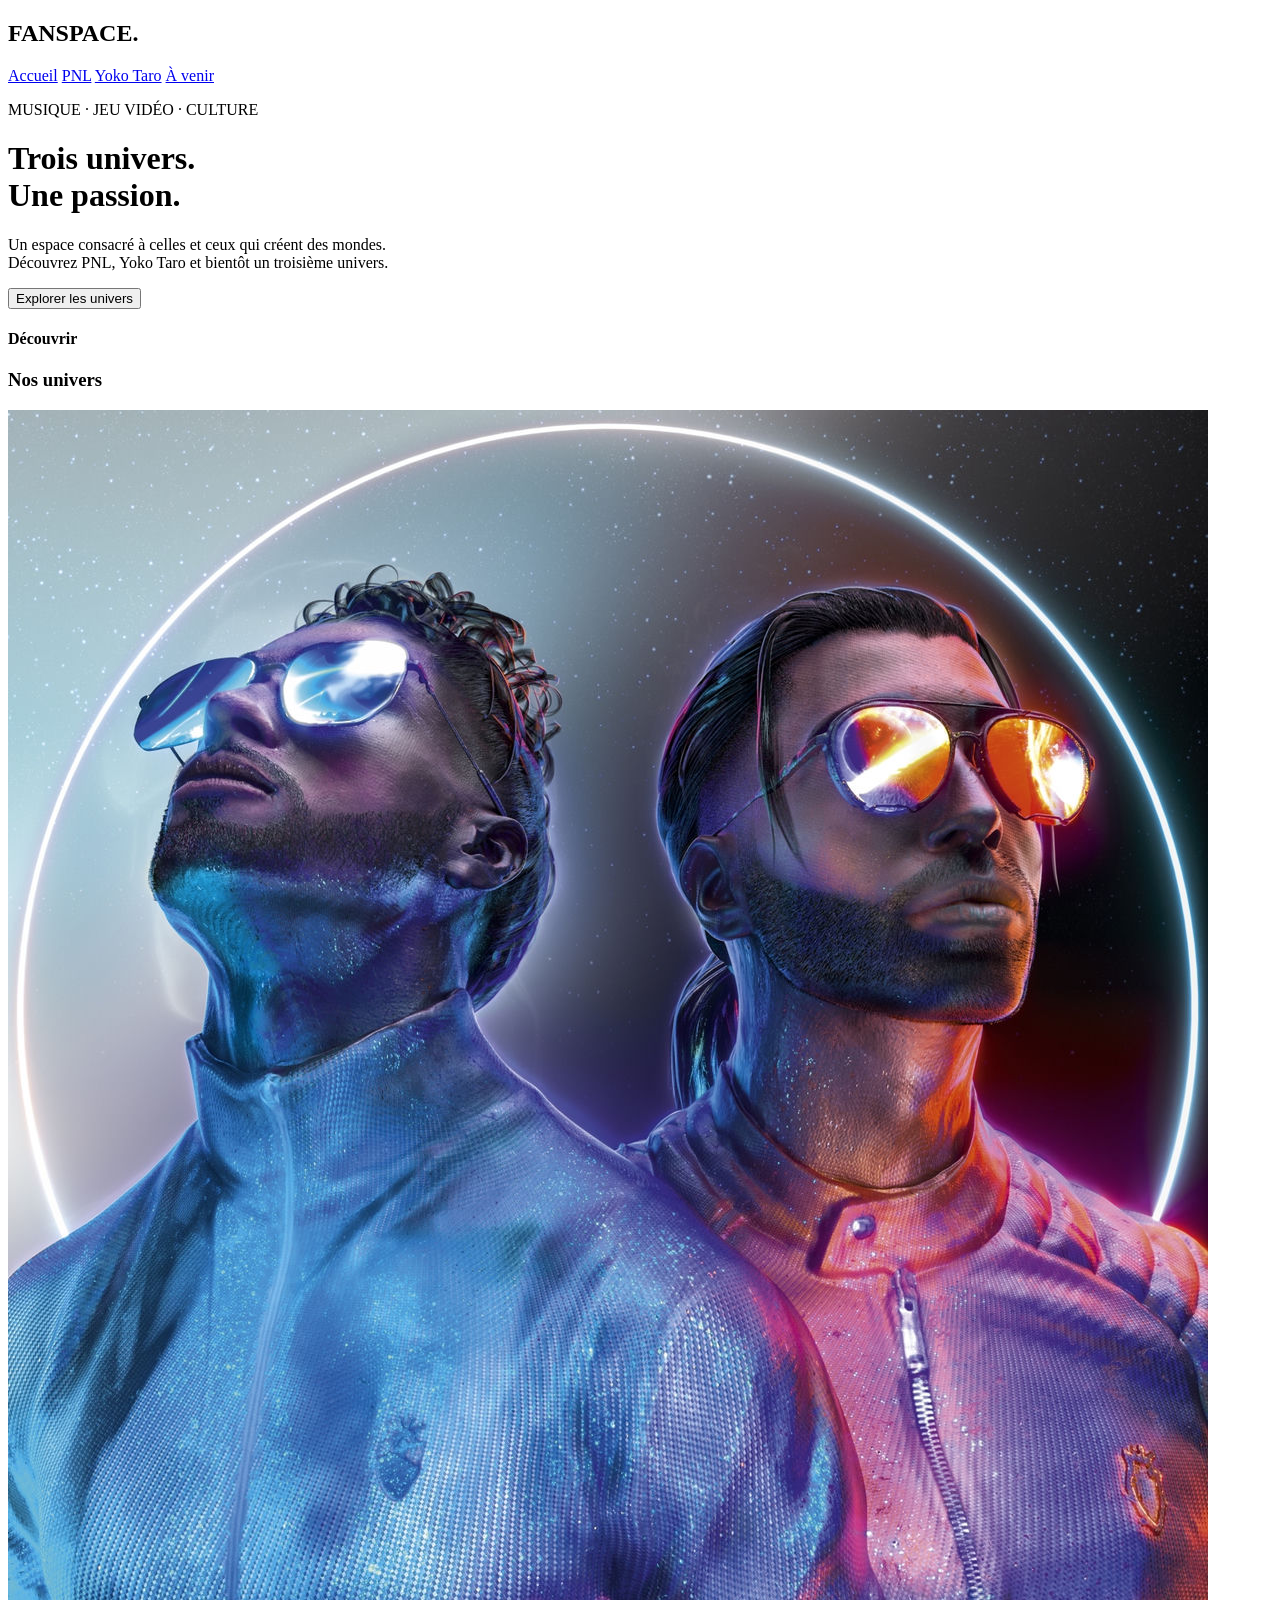
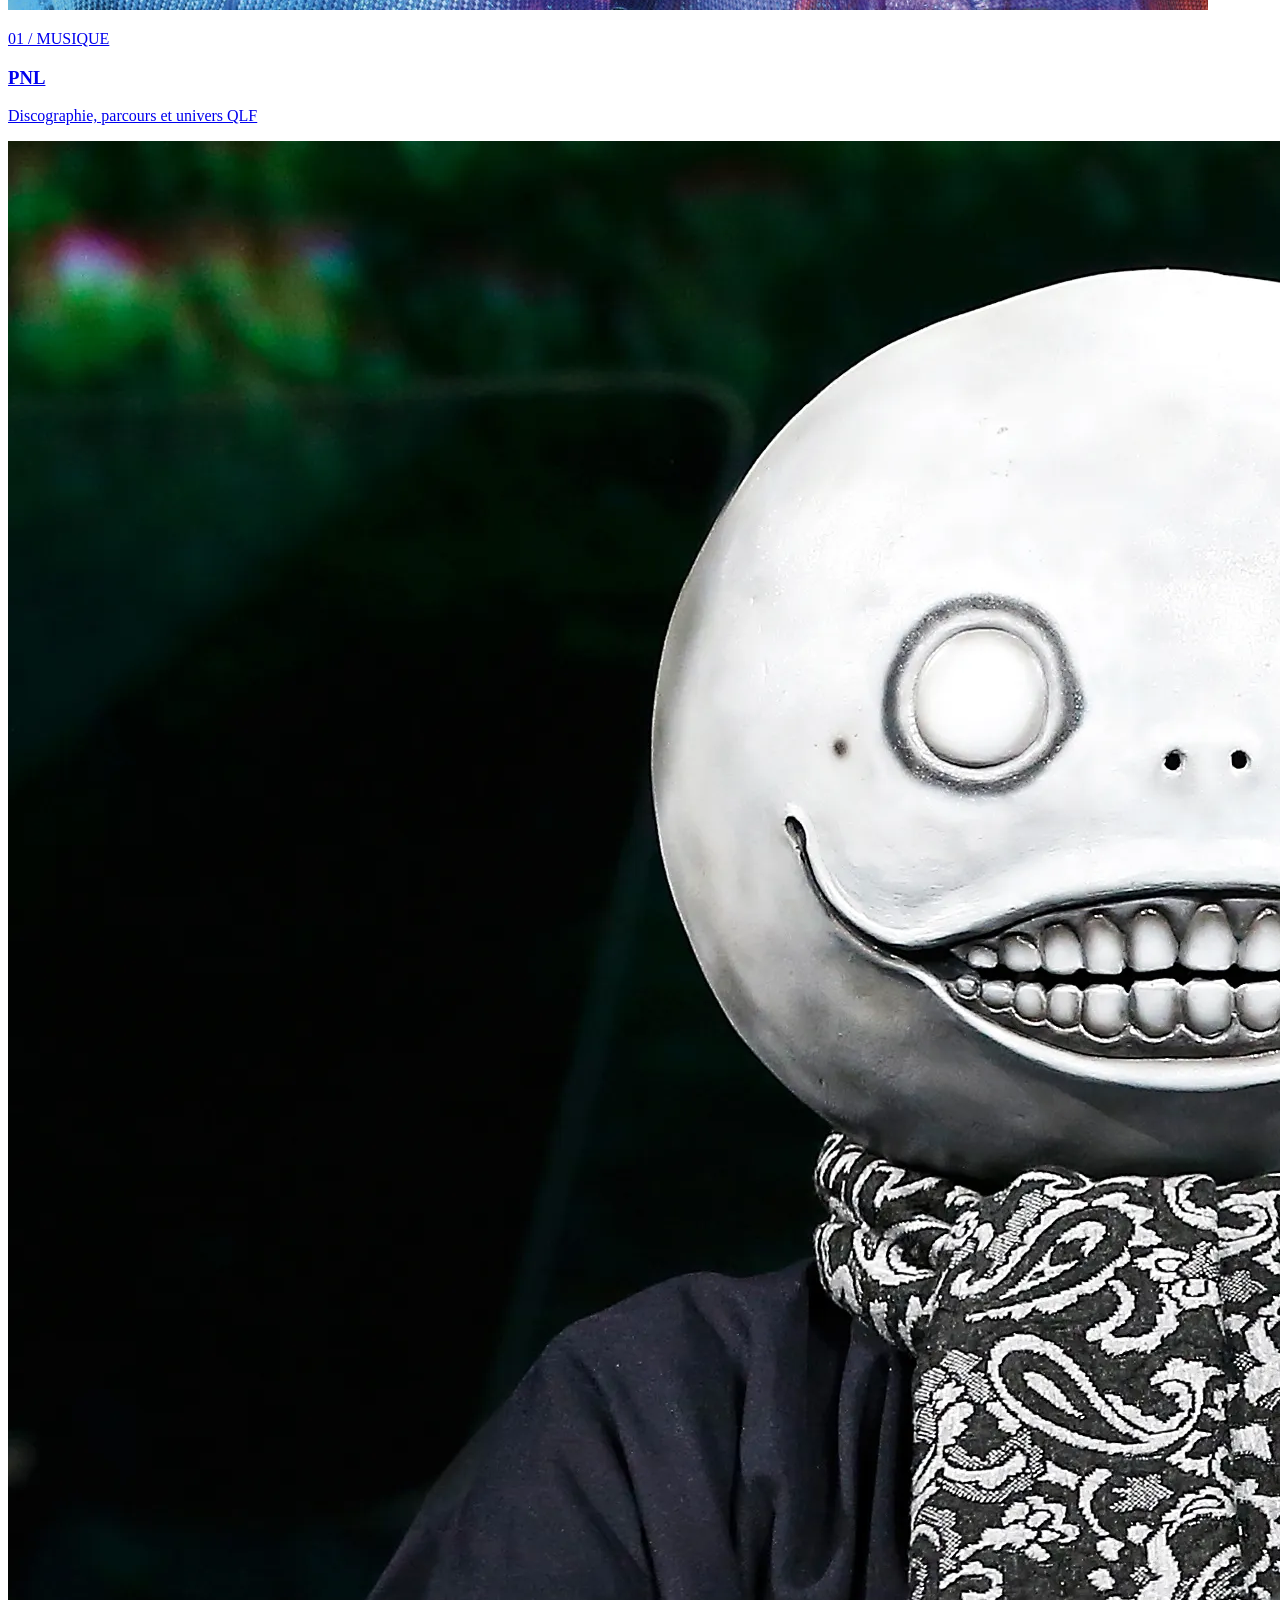
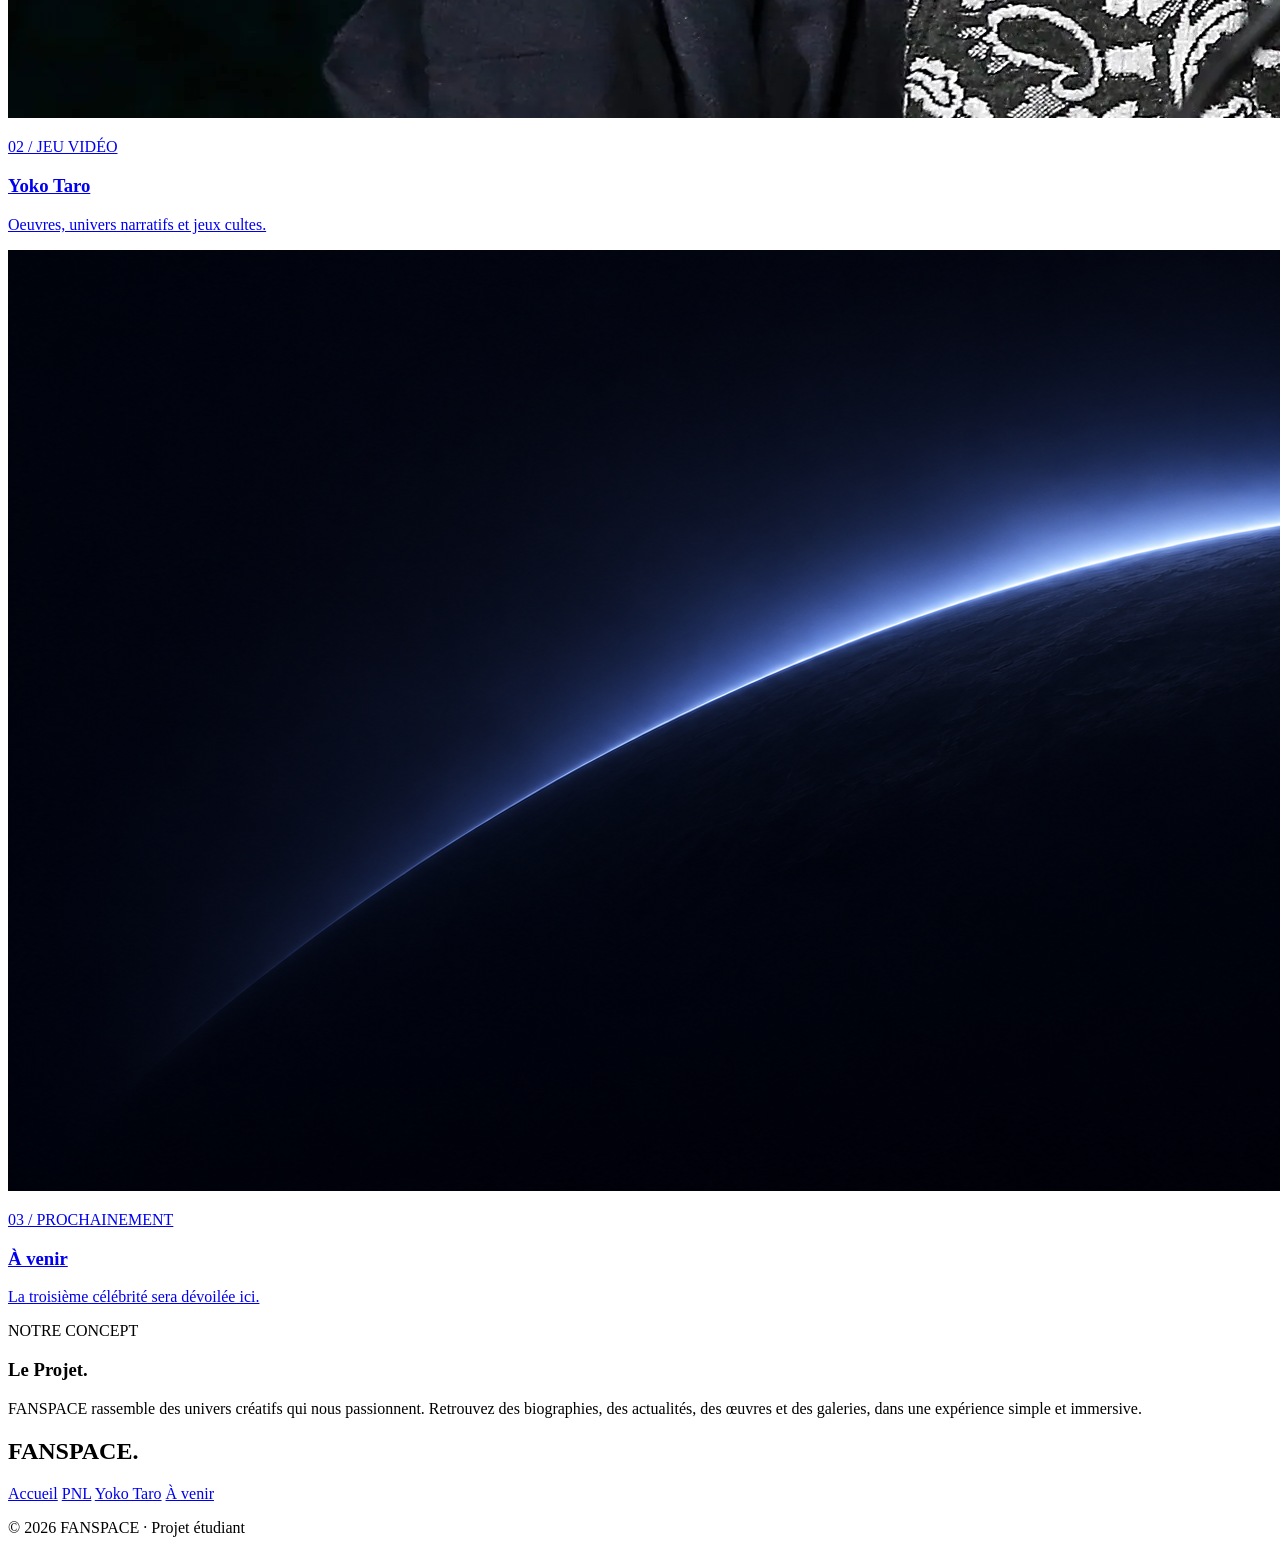
==== index.html @ de5f4d0e "Fanspace HTML publish ajout de l'html de fanspace" ====
<!DOCTYPE html>
<html lang="fr">
<head>
    <meta charset="UTF-8">
    <meta name="viewport" content="width=device-width, initial-scale=1.0">
    <meta name="description" content="FANSPACE, un fansite dédié à PNL, Yoko Taro et d'autres univers.">
    <title>FANSPACE | Accueil</title>
    <link rel="preconnect" href="https://fonts.googleapis.com">
    <link rel="preconnect" href="https://fonts.gstatic.com" crossorigin>
    <link href="https://fonts.googleapis.com/css2?family=Inter:wght@400;500;600;700&family=Manrope:wght@400;500;600;700;800&display=swap" rel="stylesheet">
    <link rel="stylesheet" href="css/style.css">
</head>
<body>
    <header>
        <section class="fansite-logo">
            <h1>FANSPACE.</h1>
        </section>
        <section class="hyperlink-header">
        <a href="index.html">Accueil</a>
        <a href="pnl/index.html">PNL</a>
        <a href="yokotaro/index.html">Yoko Taro</a>
        <a href="index.html">À venir</a>
        </section>
    </header>

    <p class="domain">MUSIQUE · JEU VIDÉO · CULTURE</p>
    <h1>Trois univers.
    <br class="passion">Une passion.</h1>
    <p>Un espace consacré à celles et ceux qui créent des mondes. 
    <br>Découvrez PNL, Yoko Taro et bientôt un troisième univers.</p>

    <button class="explore">Explorer les univers</button>

    <h4 class="discover">Découvrir</h4>
    <h3>Nos univers</h3>

    <section class="grid">
        <div class="pnl-card">
            <a class="link-card" href="pnl/index.html" aria-label="Discover PNL">
                <img src="images/pnl.jpg" class="pnl-poster">
                <p class="card-domain">01 / MUSIQUE</p>
                <h3 class="card-name">PNL</h3>
                <p class="card-description">Discographie, parcours et univers QLF</p>
            </a>
        </div>

        <div class="yokotaro-card">
            <a class="link-card" href="yokotaro/index.html" aria-label="Discover Yoko Taro">
                <img src="images/yokotaro.webp" class="yokotaro-poster">
                <p class="card-domain">02 / JEU VIDÉO</p>
                <h3 class="card-name">Yoko Taro</h3>
                <p class="card-description">Oeuvres, univers narratifs et jeux cultes.</p>
            </a>
        </div>

        <div class="incoming-card">
            <a class="link-card" href="index.html" aria-label="Discover incoming">
                <img src="images/incoming.png" class="incoming-poster">
                <p class="card-domain">03 / PROCHAINEMENT</p>
                <h3 class="card-name">À venir</h3>
                <p class="card-description">La troisième célébrité sera dévoilée ici.</p>
            </a>
        </div>  

    </section>


    <section class="concept">
        <p class="our-concept">NOTRE CONCEPT</p>
        <h3>Le Projet.</h3>
        <p>FANSPACE rassemble des univers créatifs qui nous passionnent. 
           Retrouvez des biographies, des actualités, des œuvres et des galeries,
           dans une expérience simple et immersive.</p>
    </section>


    <footer>
        <section class="fansite-logo">
            <h1>FANSPACE.</h1>
        </section>
        <section class="hyperlink-header">
            <a href="index.html">Accueil</a>
            <a href="pnl/index.html">PNL</a>
            <a href="yokotaro/index.html">Yoko Taro</a>
            <a href="index.html">À venir</a>
            <p class="copyright">© 2026 FANSPACE · Projet étudiant</p>
        </section>
    </footer>

</body>
</html>
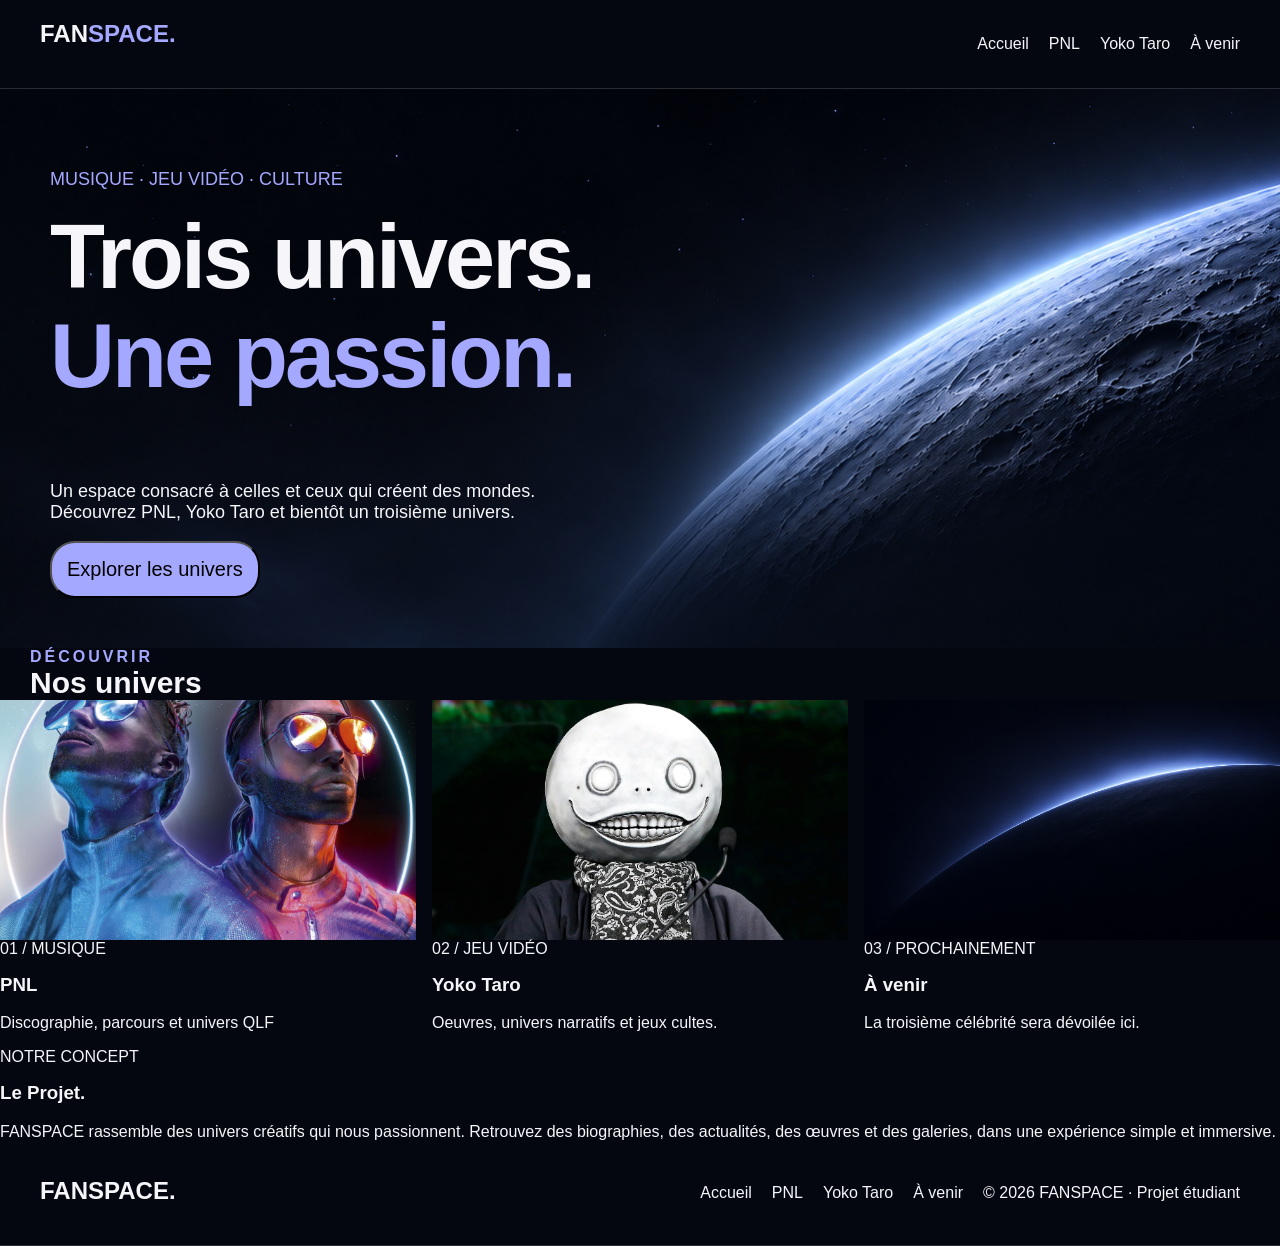
==== commit 78eb41ef: "ajout css et changement html" ====
--- a/index.html
+++ b/index.html
@@ -13,7 +13,7 @@
 <body>
     <header>
         <section class="fansite-logo">
-            <h1>FANSPACE.</h1>
+            <h1>FAN<span class="passion">SPACE.</span></h1>
         </section>
         <section class="hyperlink-header">
         <a href="index.html">Accueil</a>
@@ -23,16 +23,18 @@
         </section>
     </header>
 
-    <p class="domain">MUSIQUE · JEU VIDÉO · CULTURE</p>
-    <h1>Trois univers.
-    <br class="passion">Une passion.</h1>
-    <p>Un espace consacré à celles et ceux qui créent des mondes. 
-    <br>Découvrez PNL, Yoko Taro et bientôt un troisième univers.</p>
+    <section class="presentation">
+        <p class="domain">MUSIQUE · JEU VIDÉO · CULTURE</p>
+        <h1 class="univers-text">Trois univers.
+        <br><span class="passion">Une passion.</span></h1>
+        <p>Un espace consacré à celles et ceux qui créent des mondes. 
+        <br>Découvrez PNL, Yoko Taro et bientôt un troisième univers.</p>
 
-    <button class="explore">Explorer les univers</button>
+        <button class="explore">Explorer les univers</button>
+    </section>
 
-    <h4 class="discover">Découvrir</h4>
-    <h3>Nos univers</h3>
+    <h4 class="discover">DÉCOUVRIR</h4>
+    <h3 class="our-univers">Nos univers</h3>
 
     <section class="grid">
         <div class="pnl-card">
--- a/css/style.css
+++ b/css/style.css
@@ -0,0 +1,104 @@
+:root {
+    --background: #040710;
+    --surface: #1b1e28;
+    --text: #f6f6fa;
+    --secondary: #a4a8b6;
+    --accent: #a5a8ff;
+    --border: #292e3a;
+}
+
+body{
+    color: var(--text);
+    font-family: 'Inter', Arial, sans-serif;
+    margin: 0;
+    padding: 0;
+    background-color: var(--background);
+}
+
+a { color: inherit; text-decoration: none; }
+img { display: block; max-width: 100%; }
+h1, h2, h3, p { margin-top: 0; }
+h1, h2, h3 { font-family: 'Manrope', Arial, sans-serif; }
+
+footer, header{
+    background-color: var(--background);
+    margin: 0;
+    margin-top: 0;
+    display: flex;
+    justify-content: space-between;
+    align-items: center;
+    padding: 20px 40px;
+    border-bottom: 1px solid #292c34;
+}
+
+.hyperlink-header {
+    display: flex;
+    gap: 20px;
+}
+
+.presentation{
+    padding: 50px 50px;
+    background: url(../images/background.png);
+    opacity: 50;
+
+}
+
+.presentation h1{
+    font-size: 90px;
+    font-weight: 800px;
+    line-height: 1.1;
+    letter-spacing: -3px;
+}
+
+.presentation p{
+    font-size: 18px;
+}
+
+button{
+    background-color: var(--accent);
+    border-radius: 25px;
+    padding: 15px 15px;
+    text-decoration: none;
+    font-size: 20px;
+    cursor: pointer;
+}
+
+.passion{
+    color: var(--accent);
+}
+
+.domain{
+    margin-top: 30px;
+    color: var(--accent);
+}
+
+.discover{
+    color: var(--accent);
+    letter-spacing: 3px;
+}
+
+.our-univers{
+    font-size: 30px;
+}
+
+.discover, .our-univers{
+    margin:0px;
+    margin-left: 30px;
+}
+
+.grid{
+    flex-direction: row;
+    justify-content: space-around;
+    align-items: center;
+    flex-wrap: wrap;
+    display: grid;
+    grid-template-columns: repeat(3, minmax(0, 1fr));
+    gap: 16px
+}
+
+.grid img{
+    display: block;
+    width: 100%;
+    height: 240px;
+    object-fit: cover;
+}
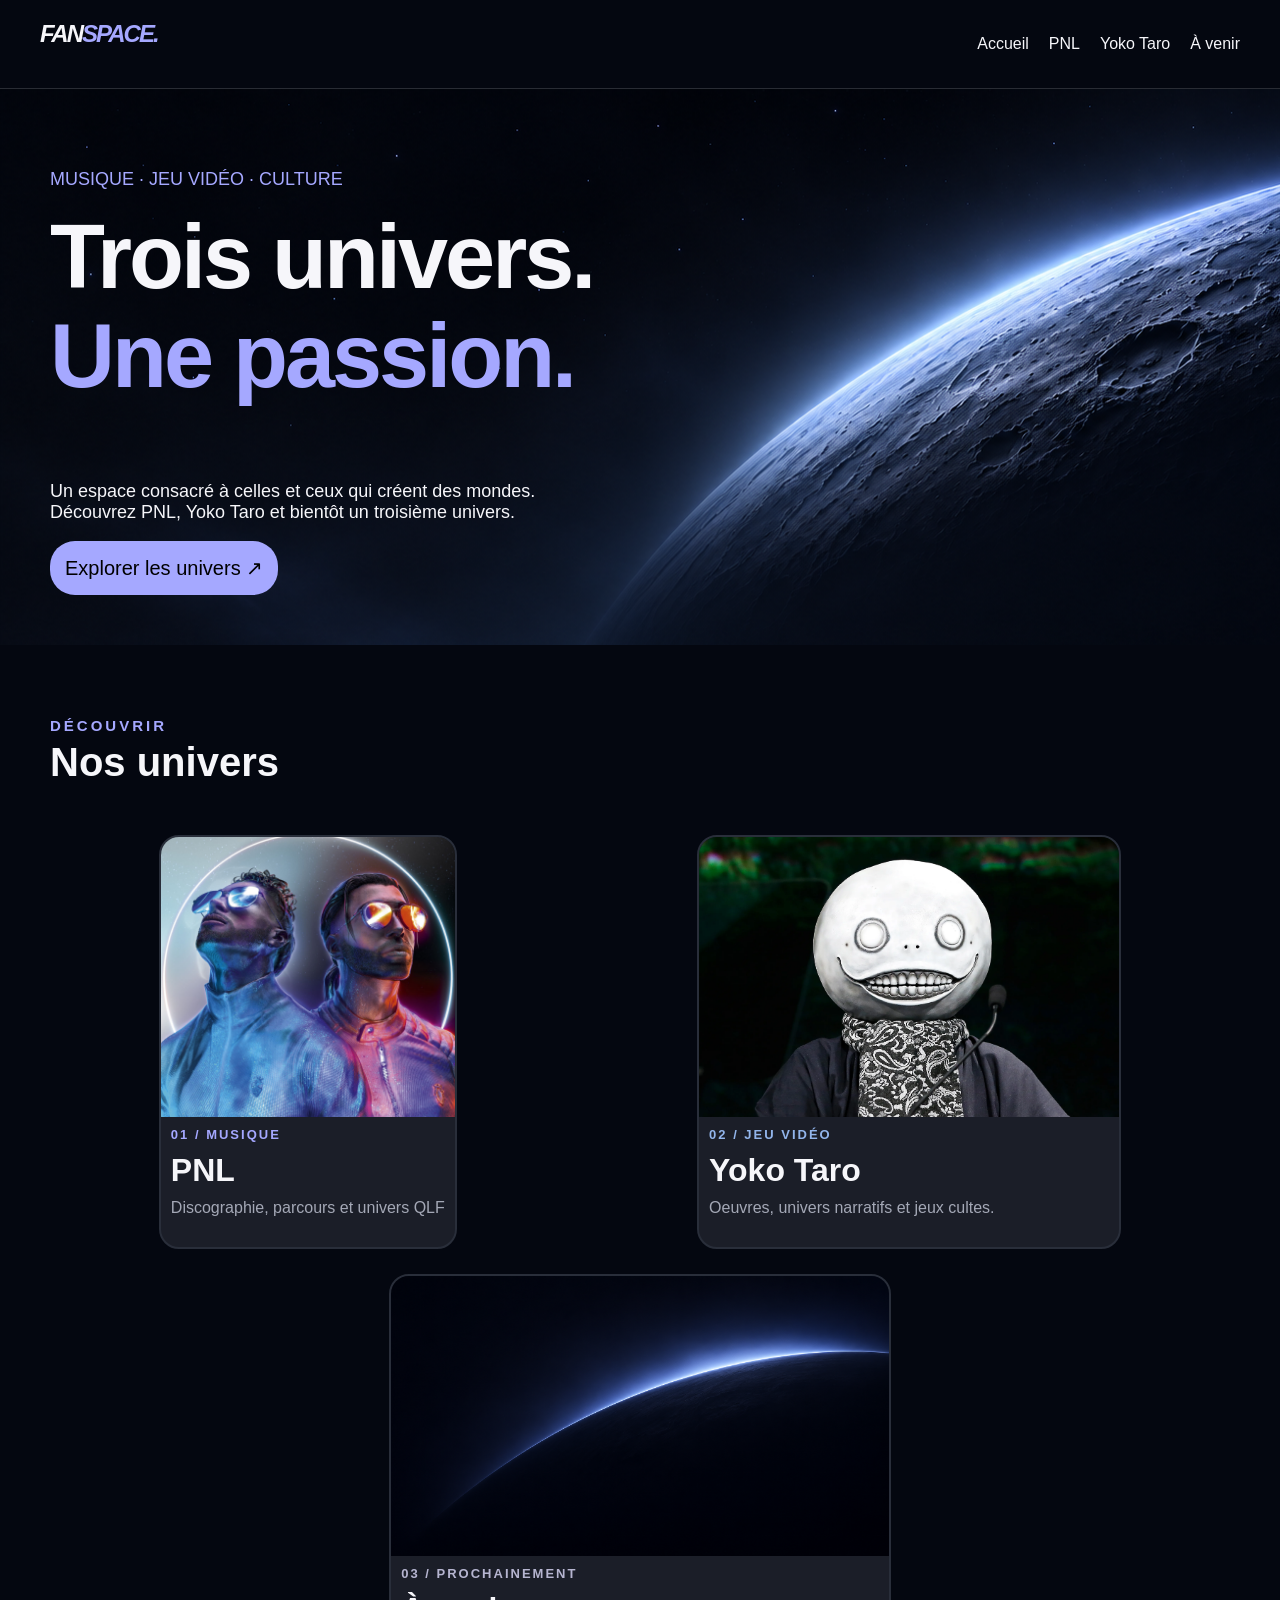
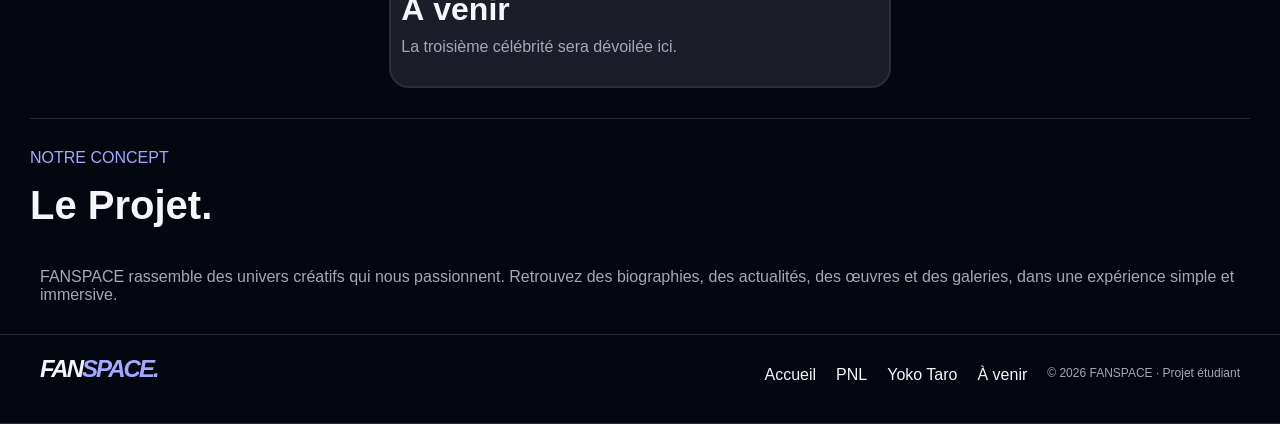
==== commit dc912de7: "changement html et css amélioration de la page d'accueil" ====
--- a/index.html
+++ b/index.html
@@ -30,11 +30,12 @@
         <p>Un espace consacré à celles et ceux qui créent des mondes. 
         <br>Découvrez PNL, Yoko Taro et bientôt un troisième univers.</p>
 
-        <button class="explore">Explorer les univers</button>
+        <button class="explore">Explorer les univers ↗</button>
     </section>
 
-    <h4 class="discover">DÉCOUVRIR</h4>
-    <h3 class="our-univers">Nos univers</h3>
+    <section class="discover-univers">
+        <h3 class="our-univers"><span class="discover">DÉCOUVRIR</span><BR>Nos univers</h3>
+    </section>
 
     <section class="grid">
         <div class="pnl-card">
@@ -69,8 +70,8 @@
 
     <section class="concept">
         <p class="our-concept">NOTRE CONCEPT</p>
-        <h3>Le Projet.</h3>
-        <p>FANSPACE rassemble des univers créatifs qui nous passionnent. 
+        <h3 class="project">Le Projet.</h3>
+        <p class="concept-description">FANSPACE rassemble des univers créatifs qui nous passionnent. 
            Retrouvez des biographies, des actualités, des œuvres et des galeries,
            dans une expérience simple et immersive.</p>
     </section>
@@ -78,8 +79,7 @@
 
     <footer>
         <section class="fansite-logo">
-            <h1>FANSPACE.</h1>
-        </section>
+            <h1>FAN<span class="passion">SPACE.</span></h1>        </section>
         <section class="hyperlink-header">
             <a href="index.html">Accueil</a>
             <a href="pnl/index.html">PNL</a>
--- a/css/style.css
+++ b/css/style.css
@@ -31,6 +31,16 @@
     border-bottom: 1px solid #292c34;
 }
 
+.fansite-logo{
+    letter-spacing: -2px;
+    font-style: italic;
+}
+
+footer{
+    border-top: 1px solid #292c34;
+}
+
+
 .hyperlink-header {
     display: flex;
     gap: 20px;
@@ -60,6 +70,7 @@
     padding: 15px 15px;
     text-decoration: none;
     font-size: 20px;
+    border: none;
     cursor: pointer;
 }
 
@@ -67,7 +78,7 @@
     color: var(--accent);
 }
 
-.domain{
+.domain, .our-concept{
     margin-top: 30px;
     color: var(--accent);
 }
@@ -75,30 +86,80 @@
 .discover{
     color: var(--accent);
     letter-spacing: 3px;
+    font-size: 15px;
 }
 
-.our-univers{
-    font-size: 30px;
+.our-univers, .project{
+    font-size: 40px;
 }
 
-.discover, .our-univers{
-    margin:0px;
-    margin-left: 30px;
+.concept{
+    margin: 30px;
+    border-top: 1px solid #292c34;
 }
 
-.grid{
-    flex-direction: row;
-    justify-content: space-around;
-    align-items: center;
-    flex-wrap: wrap;
-    display: grid;
-    grid-template-columns: repeat(3, minmax(0, 1fr));
-    gap: 16px
+
+.discover-univers{
+    margin: 50px 50px;
 }
 
-.grid img{
+.grid {
+    display: flex;
+    gap: 25px;
+    margin: 30px 4%;
+    justify-content: space-around;
+    flex-wrap: wrap;
+}
+
+.pnl-card,
+.yokotaro-card,
+.incoming-card {
+    min-width: 0;
+    background-color: var(--surface);
+    border: 2px solid  #292e3a;
+    border-radius: 20px;
+    overflow: hidden;
+
+}
+
+.pnl-poster,
+.yokotaro-poster,
+.incoming-poster{
+    width: 100%;
+    height: 280px;
+    object-fit: cover;
     display: block;
-    width: 100%;
-    height: 240px;
-    object-fit: cover;
+    
+}
+
+.card-domain{
+    color: var(--accent);
+    font-size: 13px;
+    font-weight: bold;
+    letter-spacing: 2px;
+    margin: 10px 10px 10px
+}
+
+.card-name{
+    font-size: 32px;
+    margin: 0 10px
+}
+
+.copyright{
+    color: var(--secondary);
+    font-size: 12px;
+}
+
+.card-description, .concept-description{
+    color: var(--secondary);
+    font-size: 16px;
+    margin: 10px 10px 30px
+}
+
+.yokotaro-card .card-domain {
+    color: #92b5eb;
+}
+
+.incoming-card .card-domain {
+    color: #b6b5d0;
 }
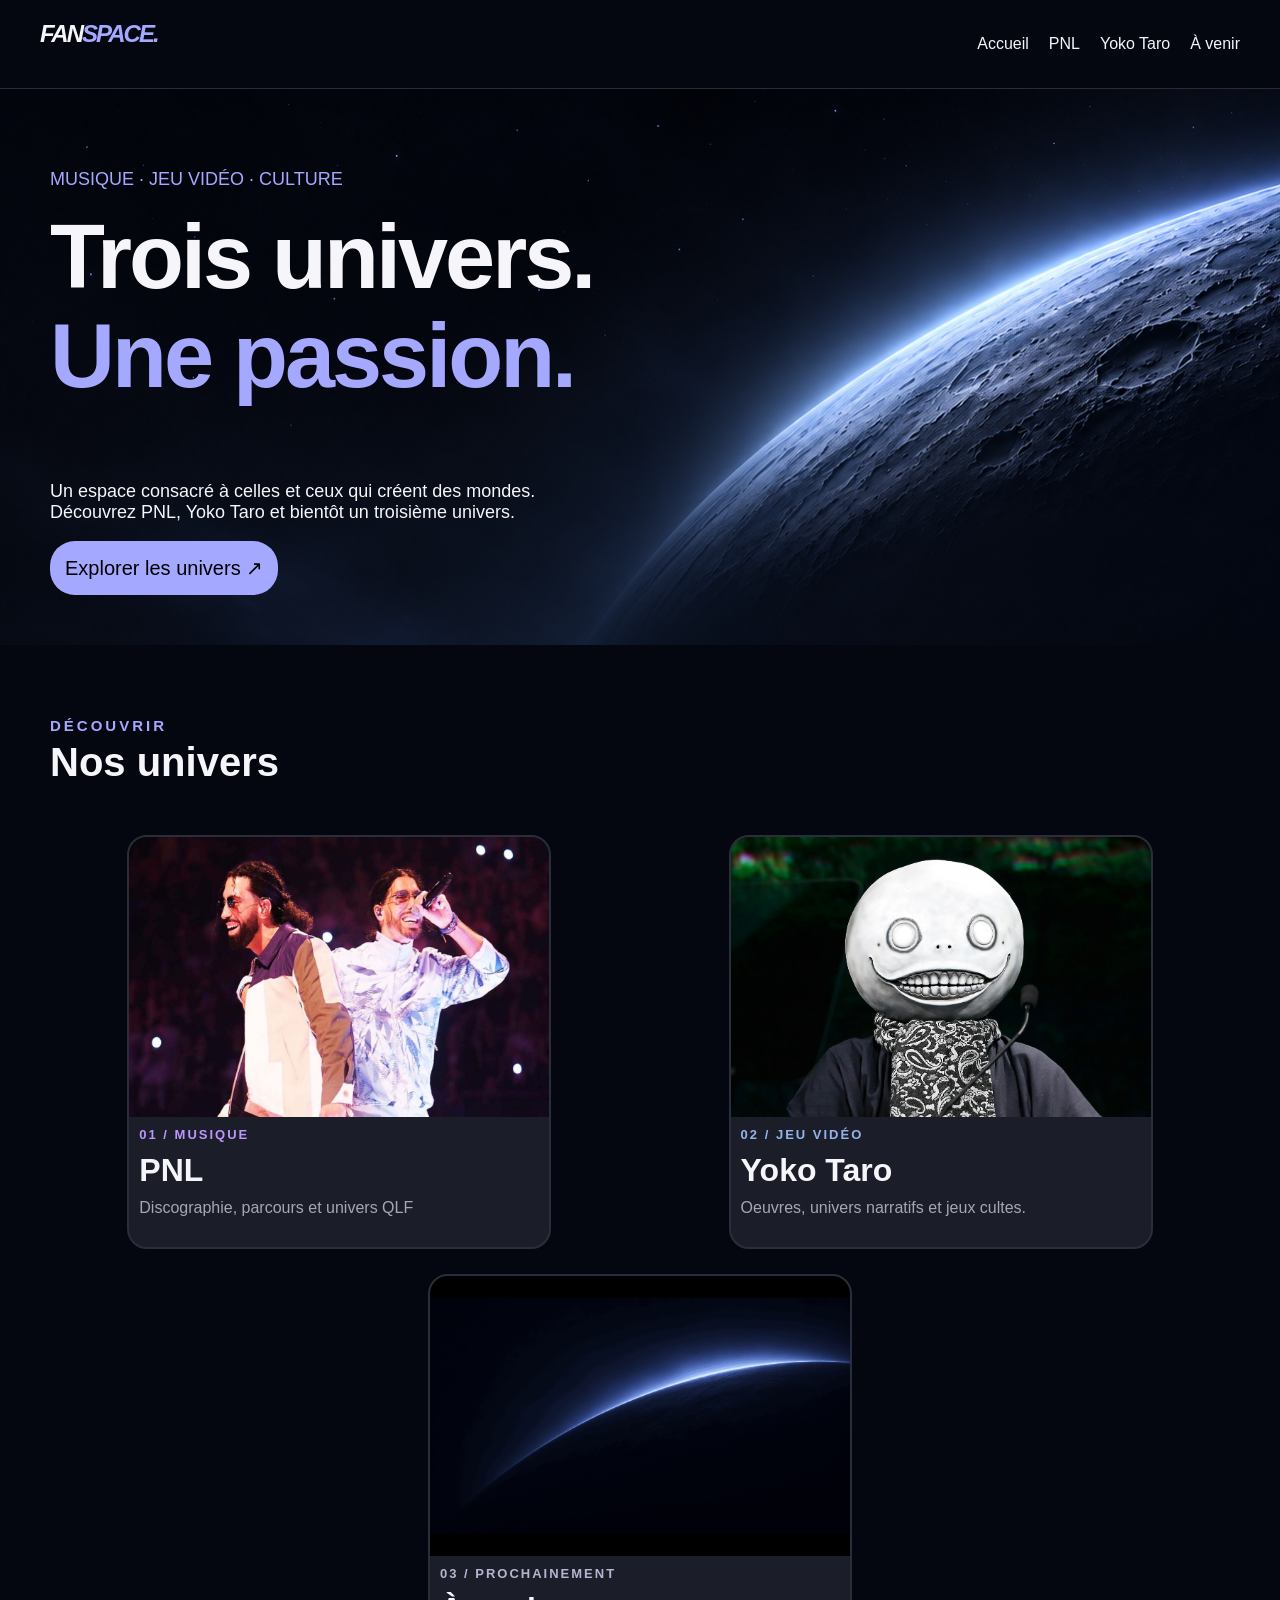
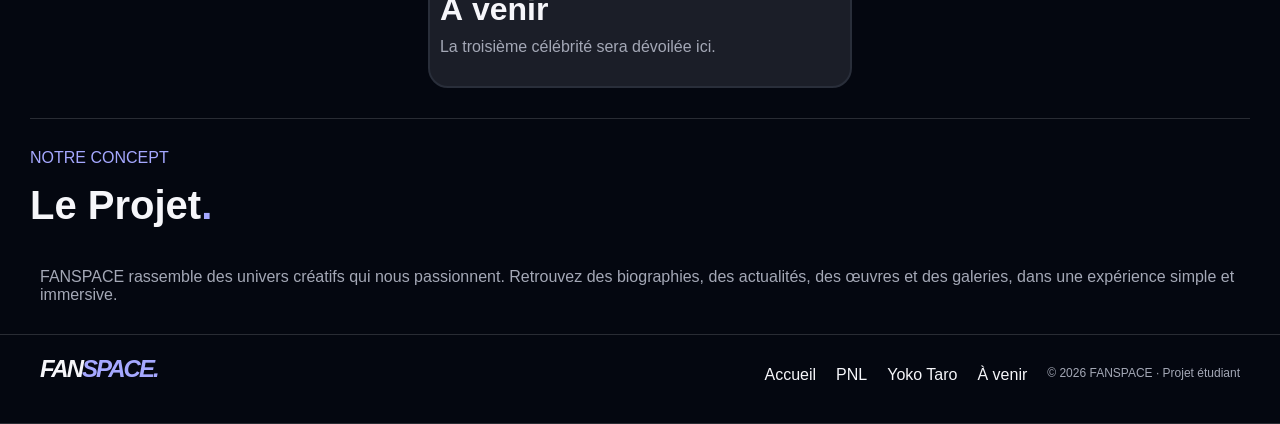
==== commit 9c3a59f8: "mise a jour 0.1" ====
--- a/index.html
+++ b/index.html
@@ -5,10 +5,8 @@
     <meta name="viewport" content="width=device-width, initial-scale=1.0">
     <meta name="description" content="FANSPACE, un fansite dédié à PNL, Yoko Taro et d'autres univers.">
     <title>FANSPACE | Accueil</title>
-    <link rel="preconnect" href="https://fonts.googleapis.com">
-    <link rel="preconnect" href="https://fonts.gstatic.com" crossorigin>
-    <link href="https://fonts.googleapis.com/css2?family=Inter:wght@400;500;600;700&family=Manrope:wght@400;500;600;700;800&display=swap" rel="stylesheet">
     <link rel="stylesheet" href="css/style.css">
+    <link rel="icon" type="image/png" href="images/icon.png">
 </head>
 <body>
     <header>
@@ -16,10 +14,10 @@
             <h1>FAN<span class="passion">SPACE.</span></h1>
         </section>
         <section class="hyperlink-header">
-        <a href="index.html">Accueil</a>
-        <a href="pnl/index.html">PNL</a>
-        <a href="yokotaro/index.html">Yoko Taro</a>
-        <a href="index.html">À venir</a>
+        <a href="index.html" class="accueil-hyperlink">Accueil</a>
+        <a href="pnl/index.html" class="pnl-hyperlink">PNL</a>
+        <a href="yokotaro/index.html" class="yokotaro-hyperlink">Yoko Taro</a>
+        <a href="index.html" class="incoming-hyperlink">À venir</a>
         </section>
     </header>
 
@@ -40,7 +38,7 @@
     <section class="grid">
         <div class="pnl-card">
             <a class="link-card" href="pnl/index.html" aria-label="Discover PNL">
-                <img src="images/pnl.jpg" class="pnl-poster">
+                <img src="images/pnltest.jpeg" class="pnl-poster">
                 <p class="card-domain">01 / MUSIQUE</p>
                 <h3 class="card-name">PNL</h3>
                 <p class="card-description">Discographie, parcours et univers QLF</p>
@@ -70,7 +68,7 @@
 
     <section class="concept">
         <p class="our-concept">NOTRE CONCEPT</p>
-        <h3 class="project">Le Projet.</h3>
+        <h3 class="project">Le Projet<span class="passion">.</span></h3>
         <p class="concept-description">FANSPACE rassemble des univers créatifs qui nous passionnent. 
            Retrouvez des biographies, des actualités, des œuvres et des galeries,
            dans une expérience simple et immersive.</p>
@@ -81,10 +79,10 @@
         <section class="fansite-logo">
             <h1>FAN<span class="passion">SPACE.</span></h1>        </section>
         <section class="hyperlink-header">
-            <a href="index.html">Accueil</a>
-            <a href="pnl/index.html">PNL</a>
-            <a href="yokotaro/index.html">Yoko Taro</a>
-            <a href="index.html">À venir</a>
+            <a href="index.html" class="accueil-hyperlink">Accueil</a>
+            <a href="pnl/index.html" class="pnl-hyperlink">PNL</a>
+            <a href="yokotaro/index.html" class="yokotaro-hyperlink">Yoko Taro</a>
+            <a href="index.html" class="incoming-hyperlink">À venir</a>
             <p class="copyright">© 2026 FANSPACE · Projet étudiant</p>
         </section>
     </footer>
--- a/css/style.css
+++ b/css/style.css
@@ -5,6 +5,7 @@
     --secondary: #a4a8b6;
     --accent: #a5a8ff;
     --border: #292e3a;
+    --pnl:  #bd95ff;
 }
 
 body{
@@ -45,6 +46,12 @@
     display: flex;
     gap: 20px;
 }
+
+.accueil-hyperlink:hover,
+.pnl-hyperlink:hover,
+.yokotaro-hyperlink:hover,
+.incoming-hyperlink:hover{
+    color: var(--accent);}
 
 .presentation{
     padding: 50px 50px;
@@ -156,10 +163,36 @@
     margin: 10px 10px 30px
 }
 
+.pnl-card .card-domain{
+    color: #bd95ff
+}
+
 .yokotaro-card .card-domain {
     color: #92b5eb;
 }
 
 .incoming-card .card-domain {
     color: #b6b5d0;
+}
+
+.pnl-card,
+.yokotaro-card,
+.incoming-card {
+    transition: 0.3s;
+}
+
+.pnl-card:hover,
+.yokotaro-card:hover,
+.incoming-card:hover {
+    transform: translateY(-8px);
+    border-color: #bd95ff;
+    box-shadow: 0 0 25px #bd95ff25;
+}
+
+.yokotaro-card:hover{
+    border-color: #92b5eb;
+}
+
+.incoming-card:hover{
+    border-color: #a4a8b6;
 }
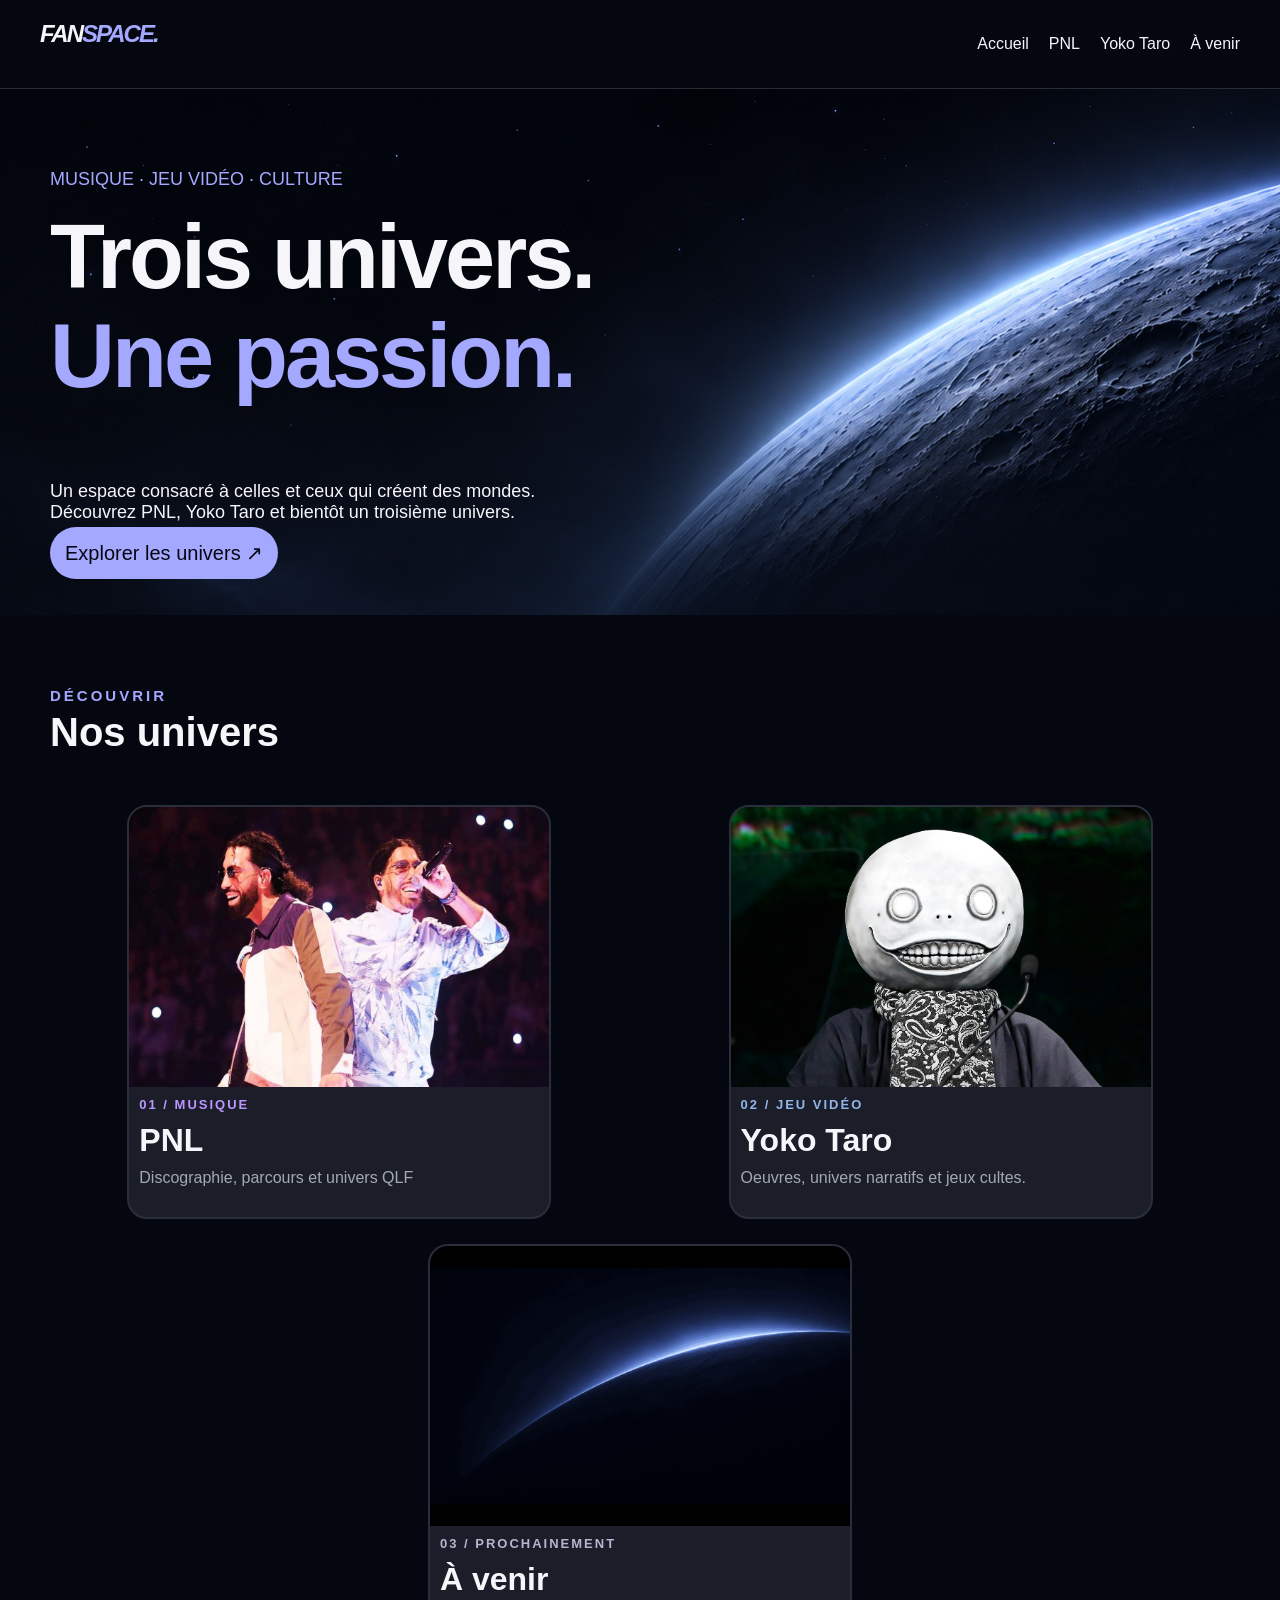
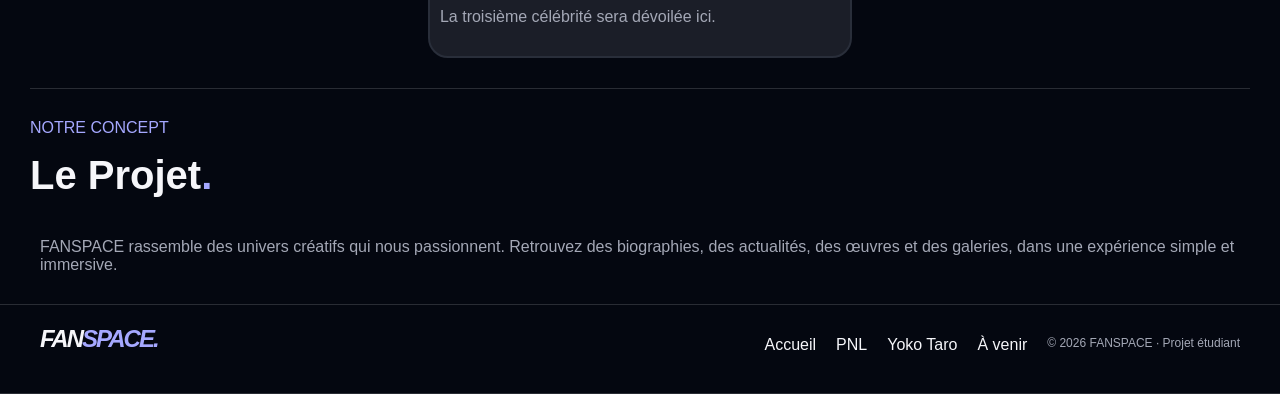
==== commit 5f553c8f: "PNL page update" ====
--- a/index.html
+++ b/index.html
@@ -28,10 +28,10 @@
         <p>Un espace consacré à celles et ceux qui créent des mondes. 
         <br>Découvrez PNL, Yoko Taro et bientôt un troisième univers.</p>
 
-        <button class="explore">Explorer les univers ↗</button>
+        <a href=#section-discover class="explore">Explorer les univers ↗</a>
     </section>
 
-    <section class="discover-univers">
+    <section class="discover-univers" id="section-discover">
         <h3 class="our-univers"><span class="discover">DÉCOUVRIR</span><BR>Nos univers</h3>
     </section>
 
--- a/css/style.css
+++ b/css/style.css
@@ -5,7 +5,7 @@
     --secondary: #a4a8b6;
     --accent: #a5a8ff;
     --border: #292e3a;
-    --pnl:  #bd95ff;
+   --pnl:  #bd95ff;
 }
 
 body{
@@ -51,7 +51,9 @@
 .pnl-hyperlink:hover,
 .yokotaro-hyperlink:hover,
 .incoming-hyperlink:hover{
-    color: var(--accent);}
+    color: var(--accent);
+    transition: 0.3s;
+}
 
 .presentation{
     padding: 50px 50px;
@@ -71,14 +73,16 @@
     font-size: 18px;
 }
 
-button{
+.explore{
+    margin-top: 35px;
     background-color: var(--accent);
-    border-radius: 25px;
+    border-radius: 30px;
     padding: 15px 15px;
     text-decoration: none;
     font-size: 20px;
     border: none;
     cursor: pointer;
+    color: #040710;
 }
 
 .passion{
